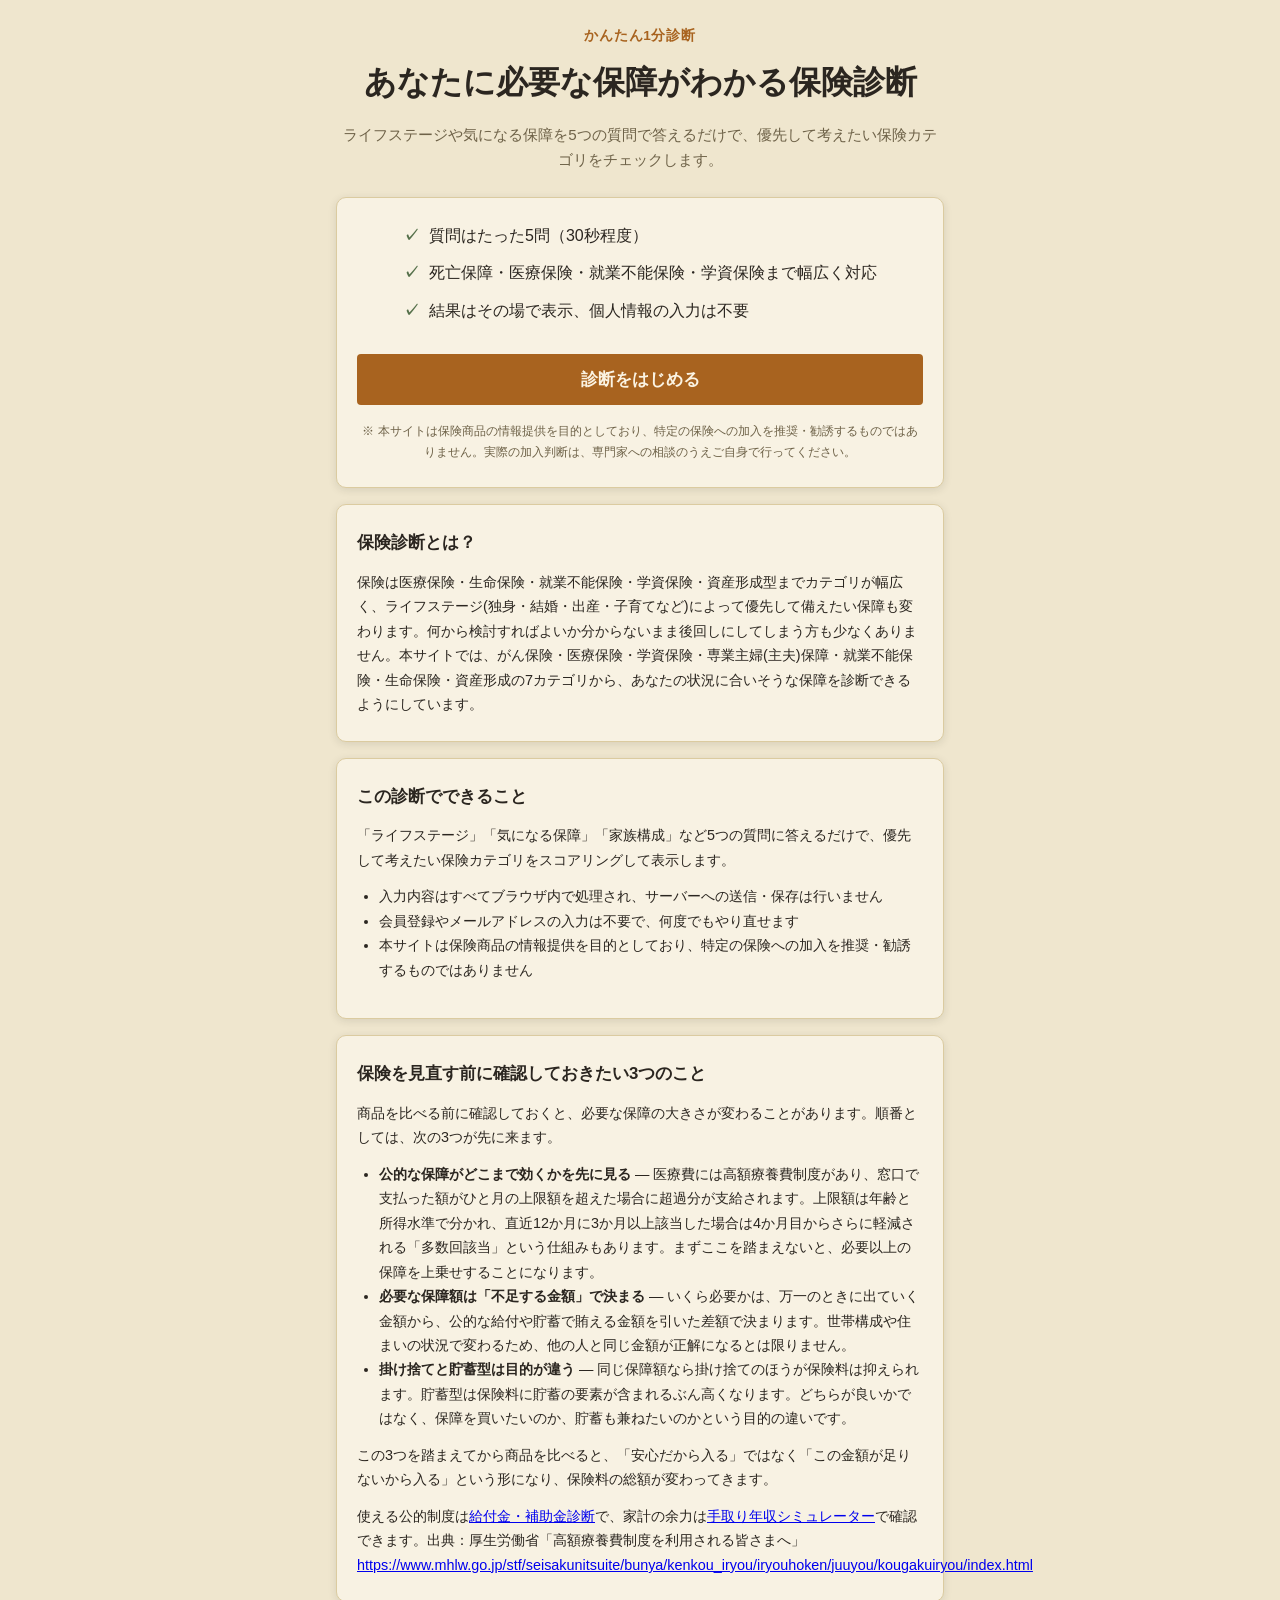
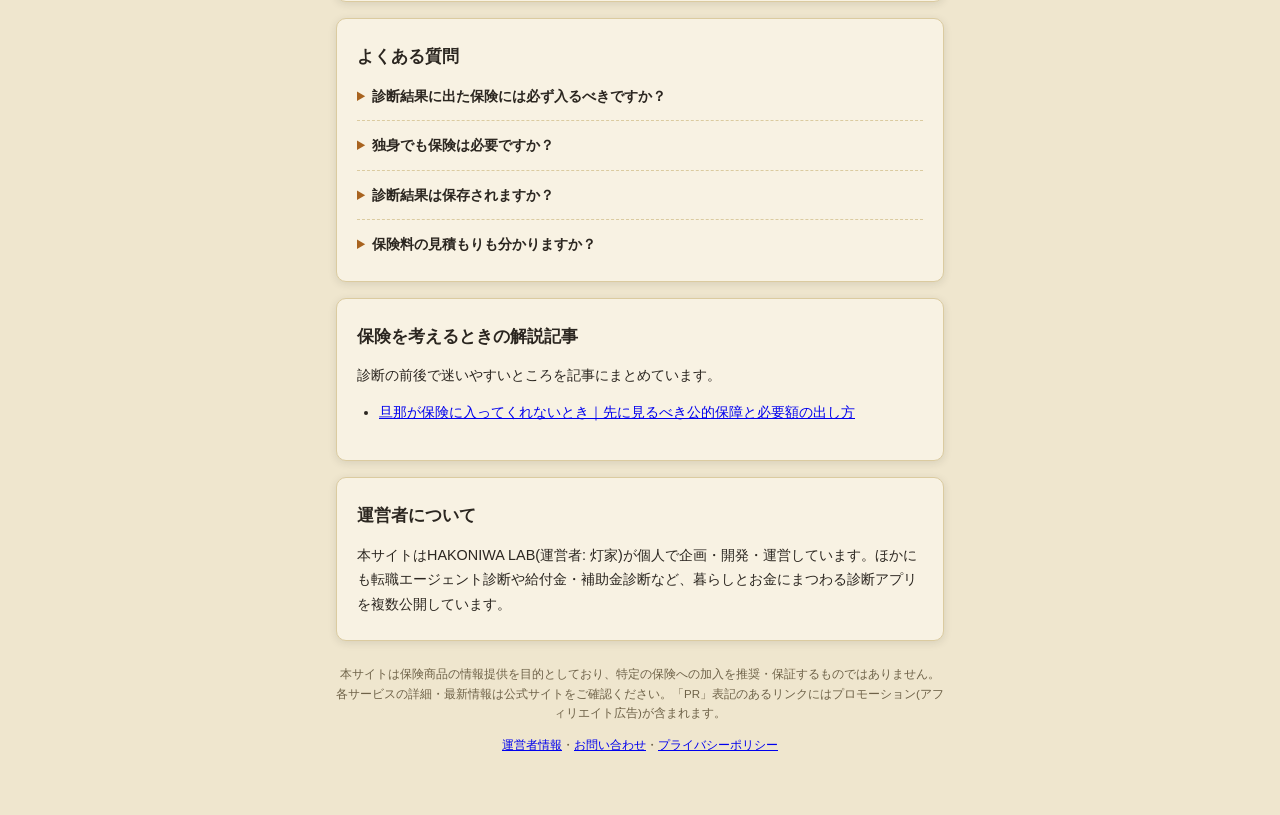
==== index.html @ b3f7523e "メール登録フォーム(Mail Studio)を追加 Co-Authored-By: Claude Opus 5 <noreply@anthropic.com>" ====
<!DOCTYPE html>
<html lang="ja">
<head>
<meta charset="UTF-8">
<meta name="viewport" content="width=device-width, initial-scale=1.0">
<title>保険診断 | あなたに必要な保障がわかる</title>
<meta name="description" content="ライフステージや気になる保障を答えるだけで、あなたに合いそうな保険カテゴリをかんたん診断。">
<script async src="https://pagead2.googlesyndication.com/pagead/js/adsbygoogle.js?client=ca-pub-6465548593525933" crossorigin="anonymous"></script>
<link rel="canonical" href="https://hakoniwalab.com/insurance-checker/">
<link rel="stylesheet" href="css/style.css">
<script type="application/ld+json">{"@context":"https://schema.org","@type":"FAQPage","mainEntity":[{"@type":"Question","name":"診断結果に出た保険には必ず入るべきですか？","acceptedAnswer":{"@type":"Answer","text":"いいえ。診断結果は優先して検討したい保障カテゴリの目安であり、加入を推奨・勧誘するものではありません。実際の加入判断はご自身で、必要に応じて専門家に相談のうえ行ってください。"}},{"@type":"Question","name":"独身でも保険は必要ですか？","acceptedAnswer":{"@type":"Answer","text":"家族への保障よりも、医療保険や就業不能保険など自分自身の生活を守る保障の優先度が高くなる傾向があります。診断ではライフステージに応じてこうした違いも反映しています。"}},{"@type":"Question","name":"診断結果は保存されますか？","acceptedAnswer":{"@type":"Answer","text":"保存されません。診断のたびにその場で計算しており、入力内容や結果を外部に送信・保存する仕組みは持っていません。"}},{"@type":"Question","name":"保険料の見積もりも分かりますか？","acceptedAnswer":{"@type":"Answer","text":"本診断では優先すべき保険カテゴリの提示までを行っており、具体的な保険料の見積もりは含まれません。気になるカテゴリが見つかったら、各保険会社・保険相談窓口で見積もりをご確認ください。"}}]}</script>
</head>
<body>
<div id="app" class="app">

  <header class="app-header">
    <p class="app-header__eyebrow">かんたん1分診断</p>
    <h1 class="app-header__title">あなたに必要な<br class="sp-only">保障がわかる保険診断</h1>
    <p class="app-header__lead">ライフステージや気になる保障を5つの質問で答えるだけで、優先して考えたい保険カテゴリをチェックします。</p>
  </header>

  <main id="main" class="main">

    <!-- intro screen -->
    <section id="screen-intro" class="screen" data-screen="intro">
      <div class="card card--intro">
        <ul class="intro-points">
          <li>質問はたった5問（30秒程度）</li>
          <li>死亡保障・医療保険・就業不能保険・学資保険まで幅広く対応</li>
          <li>結果はその場で表示、個人情報の入力は不要</li>
        </ul>
        <button type="button" class="btn btn--primary btn--large" id="btn-start">診断をはじめる</button>
        <p class="intro-disclaimer">※ 本サイトは保険商品の情報提供を目的としており、特定の保険への加入を推奨・勧誘するものではありません。実際の加入判断は、専門家への相談のうえご自身で行ってください。</p>
      </div>
    </section>

    <!-- quiz screen -->
    <section id="screen-quiz" class="screen" data-screen="quiz" hidden>
      <div class="progress" aria-hidden="true">
        <div class="progress__bar" id="progress-bar"></div>
      </div>
      <p class="progress__label" id="progress-label">質問 1 / 5</p>

      <div class="card card--quiz" id="quiz-card">
        <!-- quiz.js が質問ごとに描画する -->
      </div>

      <div class="quiz-nav">
        <button type="button" class="btn btn--ghost" id="btn-back" hidden>戻る</button>
      </div>
    </section>

    <!-- result screen -->
    <section id="screen-result" class="screen" data-screen="result" hidden>
      <div class="result-summary" id="result-summary"></div>
      <div class="result-list" id="result-list"></div>
      <div id="ad-slot-result-bottom" class="ad-slot" aria-hidden="true"></div>

      <div class="card card--lead" id="lead-card">
        <h2 class="card__title">診断結果をあとで見返したい方へ</h2>
        <p>メールアドレスを登録すると、HAKONIWA LABの新しいツール・更新情報をお届けします。</p>
        <form id="lead-form" class="lead-form" action="https://mail-studio.hakoniwa-labs.workers.dev/f/v6lGNd5ZqjptO-bG2wVIIij1IczI0iWg" method="post" target="popupwindow" onsubmit="window.open('https://mail-studio.hakoniwa-labs.workers.dev/f/v6lGNd5ZqjptO-bG2wVIIij1IczI0iWg', 'popupwindow')">
          <input type="email" name="email" class="lead-form__input" placeholder="メールアドレス" required>
          <button type="submit" class="btn btn--primary">登録する</button>
        </form>
      </div>

      <button type="button" class="btn btn--ghost" id="btn-restart">もう一度診断する</button>
    </section>

  </main>

  <section class="article" aria-labelledby="about-heading">
    <div class="card card--article">
      <h2 id="about-heading">保険診断とは？</h2>
      <p>保険は医療保険・生命保険・就業不能保険・学資保険・資産形成型までカテゴリが幅広く、ライフステージ(独身・結婚・出産・子育てなど)によって優先して備えたい保障も変わります。何から検討すればよいか分からないまま後回しにしてしまう方も少なくありません。本サイトでは、がん保険・医療保険・学資保険・専業主婦(主夫)保障・就業不能保険・生命保険・資産形成の7カテゴリから、あなたの状況に合いそうな保障を診断できるようにしています。</p>
    </div>

    <div class="card card--article">
      <h2>この診断でできること</h2>
      <p>「ライフステージ」「気になる保障」「家族構成」など5つの質問に答えるだけで、優先して考えたい保険カテゴリをスコアリングして表示します。</p>
      <ul>
        <li>入力内容はすべてブラウザ内で処理され、サーバーへの送信・保存は行いません</li>
        <li>会員登録やメールアドレスの入力は不要で、何度でもやり直せます</li>
        <li>本サイトは保険商品の情報提供を目的としており、特定の保険への加入を推奨・勧誘するものではありません</li>
      </ul>
    </div>

    <div class="card card--article">
      <h2>保険を見直す前に確認しておきたい3つのこと</h2>
      <p>商品を比べる前に確認しておくと、必要な保障の大きさが変わることがあります。順番としては、次の3つが先に来ます。</p>
      <ul>
        <li><strong>公的な保障がどこまで効くかを先に見る</strong> — 医療費には高額療養費制度があり、窓口で支払った額がひと月の上限額を超えた場合に超過分が支給されます。上限額は年齢と所得水準で分かれ、直近12か月に3か月以上該当した場合は4か月目からさらに軽減される「多数回該当」という仕組みもあります。まずここを踏まえないと、必要以上の保障を上乗せすることになります。</li>
        <li><strong>必要な保障額は「不足する金額」で決まる</strong> — いくら必要かは、万一のときに出ていく金額から、公的な給付や貯蓄で賄える金額を引いた差額で決まります。世帯構成や住まいの状況で変わるため、他の人と同じ金額が正解になるとは限りません。</li>
        <li><strong>掛け捨てと貯蓄型は目的が違う</strong> — 同じ保障額なら掛け捨てのほうが保険料は抑えられます。貯蓄型は保険料に貯蓄の要素が含まれるぶん高くなります。どちらが良いかではなく、保障を買いたいのか、貯蓄も兼ねたいのかという目的の違いです。</li>
      </ul>
      <p>この3つを踏まえてから商品を比べると、「安心だから入る」ではなく「この金額が足りないから入る」という形になり、保険料の総額が変わってきます。</p>
      <p>使える公的制度は<a href="../subsidy-checker/">給付金・補助金診断</a>で、家計の余力は<a href="../takehome-calculator/">手取り年収シミュレーター</a>で確認できます。出典：厚生労働省「高額療養費制度を利用される皆さまへ」<a href="https://www.mhlw.go.jp/stf/seisakunitsuite/bunya/kenkou_iryou/iryouhoken/juuyou/kougakuiryou/index.html" target="_blank" rel="noopener">https://www.mhlw.go.jp/stf/seisakunitsuite/bunya/kenkou_iryou/iryouhoken/juuyou/kougakuiryou/index.html</a></p>
    </div>

    <div class="card card--article">
      <h2>よくある質問</h2>
      <details class="faq-item">
        <summary>診断結果に出た保険には必ず入るべきですか？</summary>
        <p>いいえ。診断結果は優先して検討したい保障カテゴリの目安であり、加入を推奨・勧誘するものではありません。実際の加入判断はご自身で、必要に応じて専門家に相談のうえ行ってください。</p>
      </details>
      <details class="faq-item">
        <summary>独身でも保険は必要ですか？</summary>
        <p>家族への保障よりも、医療保険や就業不能保険など自分自身の生活を守る保障の優先度が高くなる傾向があります。診断ではライフステージに応じてこうした違いも反映しています。</p>
      </details>
      <details class="faq-item">
        <summary>診断結果は保存されますか？</summary>
        <p>保存されません。診断のたびにその場で計算しており、入力内容や結果を外部に送信・保存する仕組みは持っていません。</p>
      </details>
      <details class="faq-item">
        <summary>保険料の見積もりも分かりますか？</summary>
        <p>本診断では優先すべき保険カテゴリの提示までを行っており、具体的な保険料の見積もりは含まれません。気になるカテゴリが見つかったら、各保険会社・保険相談窓口で見積もりをご確認ください。</p>
      </details>
    </div>

    <div class="card card--article">
      <h2>保険を考えるときの解説記事</h2>
      <p>診断の前後で迷いやすいところを記事にまとめています。</p>
      <ul>
        <li><a href="guide/danna-hoken-hairanai/">旦那が保険に入ってくれないとき｜先に見るべき公的保障と必要額の出し方</a></li>
      </ul>
    </div>

    <div class="card card--article">
      <h2>運営者について</h2>
      <p>本サイトはHAKONIWA LAB(運営者: 灯家)が個人で企画・開発・運営しています。ほかにも転職エージェント診断や給付金・補助金診断など、暮らしとお金にまつわる診断アプリを複数公開しています。</p>
    </div>
  </section>

  <footer class="app-footer">
    <p>本サイトは保険商品の情報提供を目的としており、特定の保険への加入を推奨・保証するものではありません。各サービスの詳細・最新情報は公式サイトをご確認ください。「PR」表記のあるリンクにはプロモーション(アフィリエイト広告)が含まれます。</p>
    <p><a href="../about.html">運営者情報</a>・<a href="../contact.html">お問い合わせ</a>・<a href="../privacy.html">プライバシーポリシー</a></p>
  </footer>

</div>

<script src="js/data.js"></script>
<script src="js/match.js"></script>
<script src="js/render.js"></script>
<script src="js/quiz.js"></script>
</body>
</html>
---- css/style.css ----
:root {
  --color-bg: #efe6ce;
  --color-surface: #f8f2e3;
  --color-border: #dbcba0;
  --color-text: #2b2620;
  --color-text-muted: #6e6248;
  --color-primary: #a8631f;
  --color-primary-hover: #8b5119;
  --color-primary-contrast: #fbf3e2;
  --color-accent: #55704a;
  --color-badge-bg: #e4d6ae;
  --color-badge-text: #6e4a1e;
  --color-warn-bg: #efd3c0;
  --color-warn-text: #8a4322;
  --radius-sm: 4px;
  --radius-md: 6px;
  --radius-lg: 10px;
  --shadow-card: 0 2px 8px rgba(43, 38, 32, 0.12);
  --max-width: 640px;
}

@media (prefers-color-scheme: dark) {
  :root {
    --color-bg: #211f1a;
    --color-surface: #2c2a22;
    --color-border: #423e30;
    --color-text: #f1e9d8;
    --color-text-muted: #b3a585;
    --color-primary: #e3a23b;
    --color-primary-hover: #edb259;
    --color-primary-contrast: #241c0d;
    --color-accent: #8fae7d;
    --color-badge-bg: #3a3626;
    --color-badge-text: #e3a23b;
    --color-warn-bg: #3d2a1d;
    --color-warn-text: #e0a876;
    --shadow-card: 0 2px 14px rgba(0, 0, 0, 0.5);
  }
}

* { box-sizing: border-box; }

[hidden] { display: none !important; }

html, body {
  margin: 0;
  padding: 0;
  background: var(--color-bg);
  color: var(--color-text);
  font-family: "Hiragino Sans", "Hiragino Kaku Gothic ProN", Meiryo, "Yu Gothic", sans-serif;
  line-height: 1.7;
  -webkit-text-size-adjust: 100%;
}

.app {
  max-width: var(--max-width);
  margin: 0 auto;
  padding: 24px 16px 48px;
}

.app-header {
  text-align: center;
  margin-bottom: 24px;
}

.app-header__eyebrow {
  color: var(--color-primary);
  font-weight: 700;
  font-size: 0.85rem;
  letter-spacing: 0.05em;
  margin: 0 0 8px;
}

.app-header__title {
  font-size: 1.6rem;
  font-weight: 800;
  margin: 0 0 12px;
}

.app-header__lead {
  color: var(--color-text-muted);
  font-size: 0.95rem;
  margin: 0;
}

.main { display: block; }

.card {
  background: var(--color-surface);
  border: 1px solid var(--color-border);
  border-radius: var(--radius-lg);
  box-shadow: var(--shadow-card);
  padding: 24px 20px;
  margin-bottom: 16px;
}

.card--intro { text-align: center; }

.intro-points {
  list-style: none;
  padding: 0;
  margin: 0 0 20px;
  text-align: left;
  display: inline-block;
}

.intro-points li {
  position: relative;
  padding-left: 26px;
  margin-bottom: 10px;
  color: var(--color-text);
}

.intro-points li::before {
  content: "✓";
  position: absolute;
  left: 0;
  color: var(--color-accent);
  font-weight: 700;
}

.intro-disclaimer {
  font-size: 0.78rem;
  color: var(--color-text-muted);
  margin: 16px 0 0;
}

.btn {
  display: inline-block;
  border: none;
  border-radius: var(--radius-sm);
  font-size: 0.95rem;
  font-weight: 700;
  padding: 12px 20px;
  cursor: pointer;
  text-align: center;
  transition: background-color 0.15s ease, opacity 0.15s ease;
}

.btn--primary {
  background: var(--color-primary);
  color: var(--color-primary-contrast);
}
.btn--primary:hover { background: var(--color-primary-hover); }
.btn--primary:disabled { opacity: 0.5; cursor: not-allowed; }

.btn--ghost {
  background: transparent;
  color: var(--color-text-muted);
  border: 1px solid var(--color-border);
}
.btn--ghost:hover { color: var(--color-text); border-color: var(--color-text-muted); }

.btn--large { width: 100%; padding: 14px 20px; font-size: 1.05rem; }
.btn--skip { margin-left: auto; }

.progress {
  height: 6px;
  background: var(--color-border);
  border-radius: 999px;
  overflow: hidden;
  margin-bottom: 8px;
}

.progress__bar {
  height: 100%;
  width: 0%;
  background: var(--color-primary);
  transition: width 0.25s ease;
}

.progress__label {
  font-size: 0.78rem;
  color: var(--color-text-muted);
  margin: 0 0 16px;
  text-align: right;
}

.card--quiz { min-height: 220px; }

.quiz-question {
  font-size: 1.1rem;
  font-weight: 700;
  margin: 0 0 6px;
}

.quiz-question__note {
  font-size: 0.82rem;
  color: var(--color-text-muted);
  margin: 0 0 18px;
}

.quiz-options {
  display: grid;
  gap: 10px;
}

.quiz-option {
  display: block;
  width: 100%;
  text-align: left;
  padding: 14px 16px;
  background: var(--color-bg);
  border: 1.5px solid var(--color-border);
  border-radius: var(--radius-sm);
  color: var(--color-text);
  font-size: 0.95rem;
  cursor: pointer;
  transition: border-color 0.15s ease, background-color 0.15s ease;
}

.quiz-option:hover {
  border-color: var(--color-primary);
}

.quiz-option.is-selected {
  border-color: var(--color-primary);
  background: var(--color-badge-bg);
  font-weight: 700;
}

.quiz-select {
  width: 100%;
  padding: 12px 14px;
  border: 1.5px solid var(--color-border);
  border-radius: var(--radius-sm);
  background: var(--color-bg);
  color: var(--color-text);
  font-size: 0.95rem;
}

.quiz-nav {
  display: flex;
  align-items: center;
  gap: 10px;
}

.result-summary {
  text-align: center;
  margin-bottom: 20px;
}

.result-summary__count {
  font-size: 1.3rem;
  font-weight: 800;
  margin: 0 0 4px;
}

.result-summary__note {
  font-size: 0.82rem;
  color: var(--color-text-muted);
  margin: 0;
}

.result-list {
  display: grid;
  gap: 14px;
  margin-bottom: 20px;
}

.result-card {
  background: var(--color-surface);
  border: 1px solid var(--color-border);
  border-radius: var(--radius-md);
  box-shadow: var(--shadow-card);
  padding: 18px 18px 16px;
}

.result-card__badges {
  display: flex;
  flex-wrap: wrap;
  gap: 6px;
  margin-bottom: 10px;
}

.badge {
  display: inline-block;
  font-size: 0.72rem;
  font-weight: 700;
  padding: 3px 10px;
  border-radius: 999px;
  background: var(--color-badge-bg);
  color: var(--color-badge-text);
}

.badge--accent {
  background: var(--color-primary);
  color: var(--color-primary-contrast);
}

.badge--warn {
  background: var(--color-warn-bg);
  color: var(--color-warn-text);
}

.result-card__name {
  font-size: 1.05rem;
  font-weight: 800;
  margin: 0 0 6px;
}

.result-card__benefit {
  color: var(--color-accent);
  font-weight: 700;
  margin: 0 0 4px;
}

.result-card__org {
  font-size: 0.8rem;
  color: var(--color-text-muted);
  margin: 0 0 12px;
}

.result-card__summary {
  font-size: 0.88rem;
  margin: 0 0 10px;
}

.result-card__conditions {
  font-size: 0.82rem;
  color: var(--color-text-muted);
  margin: 0 0 14px;
}

.result-card__actions {
  display: flex;
  flex-wrap: wrap;
  gap: 8px;
}

.result-card__link {
  display: inline-block;
  font-size: 0.85rem;
  font-weight: 700;
  color: var(--color-primary);
  text-decoration: none;
  padding: 8px 14px;
  border: 1.5px solid var(--color-primary);
  border-radius: var(--radius-sm);
}

.result-card__link:hover { background: var(--color-badge-bg); }

.result-card__link--offer {
  color: var(--color-accent);
  border-color: var(--color-accent);
  display: inline-flex;
  align-items: center;
  gap: 6px;
}

.badge--pr {
  background: var(--color-accent);
  color: var(--color-primary-contrast);
  font-size: 0.62rem;
  padding: 2px 6px;
}

.result-empty {
  text-align: center;
  color: var(--color-text-muted);
  padding: 24px 12px;
}

.ad-slot {
  min-height: 90px;
  border: 1px dashed var(--color-border);
  border-radius: var(--radius-sm);
  display: flex;
  align-items: center;
  justify-content: center;
  color: var(--color-text-muted);
  font-size: 0.75rem;
  margin-bottom: 20px;
}

.card--lead { text-align: center; }
.card__title { font-size: 1rem; margin: 0 0 8px; }

.lead-form {
  display: flex;
  gap: 8px;
  margin-top: 14px;
}

.lead-form__input {
  flex: 1;
  padding: 10px 12px;
  border: 1.5px solid var(--color-border);
  border-radius: var(--radius-sm);
  background: var(--color-bg);
  color: var(--color-text);
}

.app-footer {
  margin-top: 24px;
  text-align: center;
  font-size: 0.72rem;
  color: var(--color-text-muted);
}

.sp-only { display: inline; }

@media (min-width: 640px) {
  .app-header__title { font-size: 2rem; }
  .sp-only { display: none; }
}

.result-card__platforms {
  font-size: 0.8rem;
  color: var(--color-text-muted);
  margin: 0 0 14px;
}

.cross-link-banner {
  display: block;
  margin-top: 12px;
  padding: 10px 14px;
  background: var(--color-badge-bg);
  border-radius: var(--radius-sm);
  font-size: 0.82rem;
  color: var(--color-badge-text);
  text-decoration: none;
  font-weight: 700;
}

.cross-link-banner:hover { opacity: 0.85; }

/* --- 解説記事セクション --- */

.card--article h2 {
  font-size: 1.05rem;
  margin: 0 0 12px;
}
.card--article p {
  font-size: 0.9rem;
  margin: 0 0 12px;
}
.card--article p:last-child { margin-bottom: 0; }
.card--article ul {
  font-size: 0.9rem;
  margin: 0 0 12px;
  padding-left: 22px;
}

.faq-item {
  border-bottom: 1px dashed var(--color-border);
  padding: 12px 0;
}
.faq-item:first-of-type { padding-top: 0; }
.faq-item:last-child { border-bottom: none; padding-bottom: 0; }
.faq-item summary {
  cursor: pointer;
  font-weight: 700;
  font-size: 0.9rem;
  list-style: revert;
}
.faq-item summary::marker { color: var(--color-primary); }
.faq-item p {
  margin: 8px 0 0;
  font-size: 0.85rem;
  color: var(--color-text-muted);
}
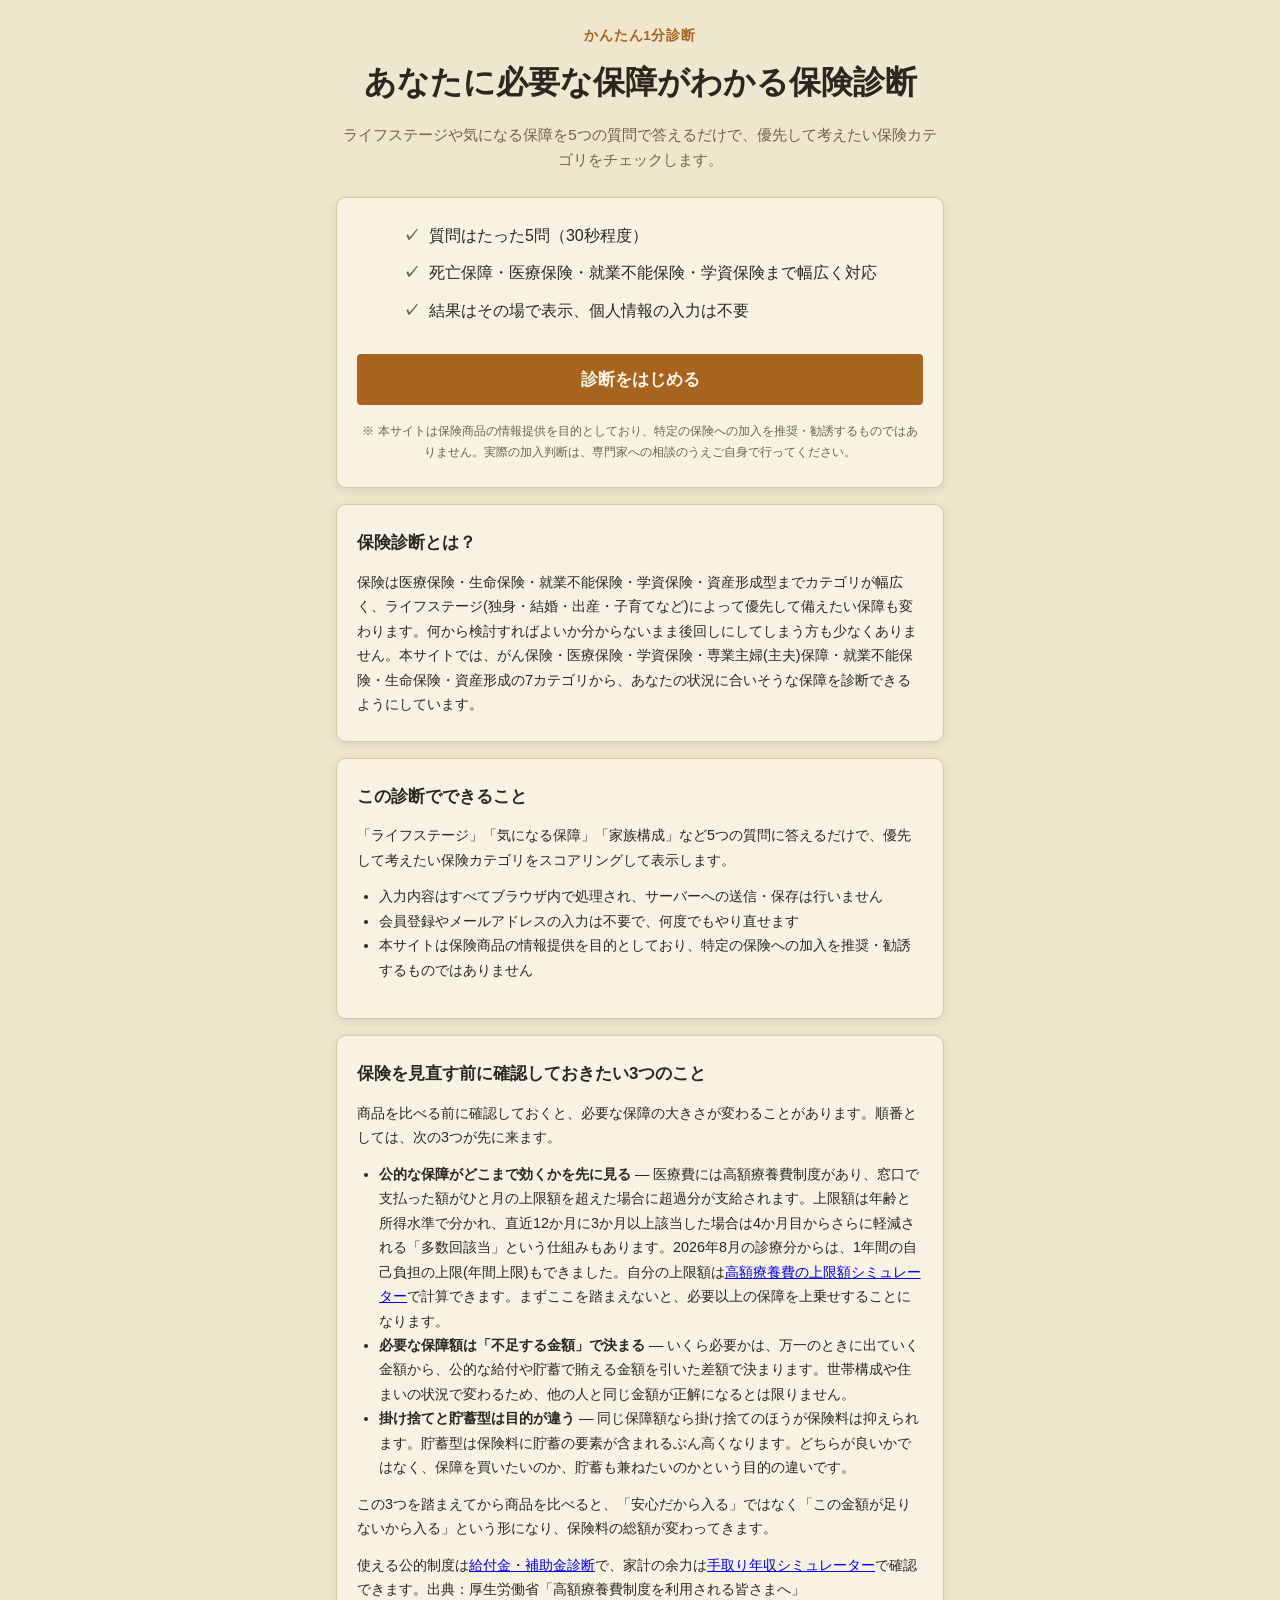
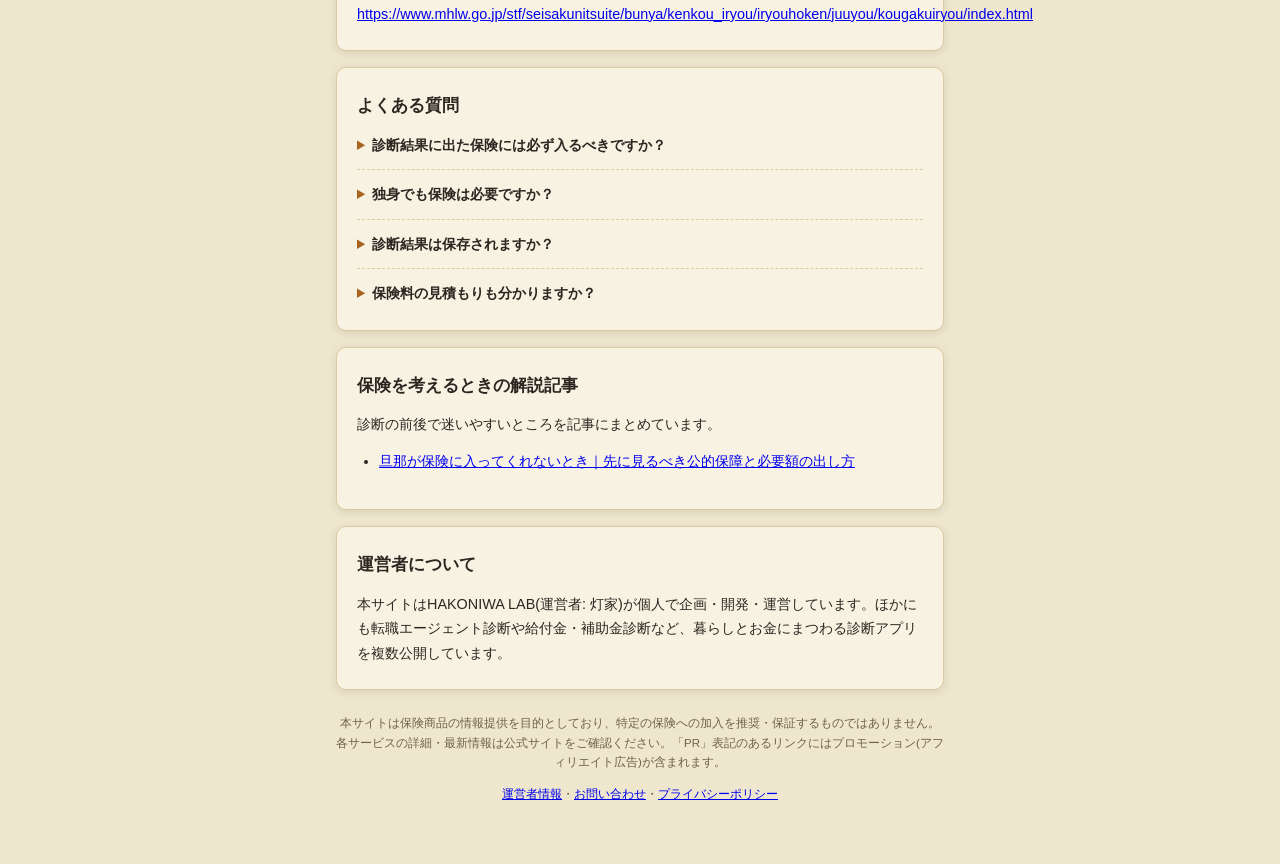
==== commit 4184d212: "高額療養費の上限額シミュレーターへの導線と2026年8月の改正を追記 Co-Authored-By: Claude Opus 5.5 <noreply@anthropic.com>" ====
--- a/index.html
+++ b/index.html
@@ -3,6 +3,14 @@
 <head>
 <meta charset="UTF-8">
 <meta name="viewport" content="width=device-width, initial-scale=1.0">
+<!-- Google tag (gtag.js) -->
+<script async src="https://www.googletagmanager.com/gtag/js?id=G-WTBHV5QYG3"></script>
+<script>
+  window.dataLayer = window.dataLayer || [];
+  function gtag(){dataLayer.push(arguments);}
+  gtag('js', new Date());
+  gtag('config', 'G-WTBHV5QYG3');
+</script>
 <title>保険診断 | あなたに必要な保障がわかる</title>
 <meta name="description" content="ライフステージや気になる保障を答えるだけで、あなたに合いそうな保険カテゴリをかんたん診断。">
 <script async src="https://pagead2.googlesyndication.com/pagead/js/adsbygoogle.js?client=ca-pub-6465548593525933" crossorigin="anonymous"></script>
@@ -55,6 +63,20 @@
       <div class="result-summary" id="result-summary"></div>
       <div class="result-list" id="result-list"></div>
       <div id="ad-slot-result-bottom" class="ad-slot" aria-hidden="true"></div>
+      <div class="card card--books" data-books-card>
+        <h2 class="card__title">関連する本</h2>
+        <p class="books__lead">保障を整えたあと、資産形成も考えたい方へ。運営者が書いた本です。</p>
+        <ul class="books__list">
+          <li class="books__item">
+            <a href="https://www.amazon.co.jp/dp/B0H7M818R7" target="_blank" rel="noopener">
+              <span class="books__title">ずっと投資を後回しにしてきた、あなたへ。</span>
+              <span class="books__note">神泉悠斗／新NISA・インデックス投資・口座開設まで、迷わない5つのステップ。</span>
+            </a>
+          </li>
+        </ul>
+        <p class="books__ku">Kindle Unlimited の対象です（会員なら追加料金はかかりません）。</p>
+      </div>
+
 
       <div class="card card--lead" id="lead-card">
         <h2 class="card__title">診断結果をあとで見返したい方へ</h2>
@@ -90,7 +112,7 @@
       <h2>保険を見直す前に確認しておきたい3つのこと</h2>
       <p>商品を比べる前に確認しておくと、必要な保障の大きさが変わることがあります。順番としては、次の3つが先に来ます。</p>
       <ul>
-        <li><strong>公的な保障がどこまで効くかを先に見る</strong> — 医療費には高額療養費制度があり、窓口で支払った額がひと月の上限額を超えた場合に超過分が支給されます。上限額は年齢と所得水準で分かれ、直近12か月に3か月以上該当した場合は4か月目からさらに軽減される「多数回該当」という仕組みもあります。まずここを踏まえないと、必要以上の保障を上乗せすることになります。</li>
+        <li><strong>公的な保障がどこまで効くかを先に見る</strong> — 医療費には高額療養費制度があり、窓口で支払った額がひと月の上限額を超えた場合に超過分が支給されます。上限額は年齢と所得水準で分かれ、直近12か月に3か月以上該当した場合は4か月目からさらに軽減される「多数回該当」という仕組みもあります。2026年8月の診療分からは、1年間の自己負担の上限(年間上限)もできました。自分の上限額は<a href="../subsidy-checker/guide/kogaku-ryoyohi-jogen/">高額療養費の上限額シミュレーター</a>で計算できます。まずここを踏まえないと、必要以上の保障を上乗せすることになります。</li>
         <li><strong>必要な保障額は「不足する金額」で決まる</strong> — いくら必要かは、万一のときに出ていく金額から、公的な給付や貯蓄で賄える金額を引いた差額で決まります。世帯構成や住まいの状況で変わるため、他の人と同じ金額が正解になるとは限りません。</li>
         <li><strong>掛け捨てと貯蓄型は目的が違う</strong> — 同じ保障額なら掛け捨てのほうが保険料は抑えられます。貯蓄型は保険料に貯蓄の要素が含まれるぶん高くなります。どちらが良いかではなく、保障を買いたいのか、貯蓄も兼ねたいのかという目的の違いです。</li>
       </ul>
--- a/css/style.css
+++ b/css/style.css
@@ -461,3 +461,25 @@
   font-size: 0.85rem;
   color: var(--color-text-muted);
 }
+
+/* --- 関連する本カード --- */
+.card--books .books__lead {
+  font-size: 0.9rem;
+  color: var(--color-text-muted);
+  margin: 0 0 12px;
+}
+.books__list { list-style: none; margin: 0; padding: 0; display: grid; gap: 10px; }
+.books__item a {
+  display: block;
+  padding: 12px 14px;
+  border: 1px solid var(--color-border);
+  border-radius: 8px;
+  background: var(--color-bg);
+  color: inherit;
+  text-decoration: none;
+}
+.books__item a:hover,
+.books__item a:focus-visible { border-color: var(--color-primary); }
+.books__title { display: block; font-weight: 600; font-size: 0.95rem; line-height: 1.5; }
+.books__note { display: block; font-size: 0.8rem; color: var(--color-text-muted); margin-top: 4px; }
+.books__ku { font-size: 0.8rem; color: var(--color-text-muted); margin: 10px 0 0; }
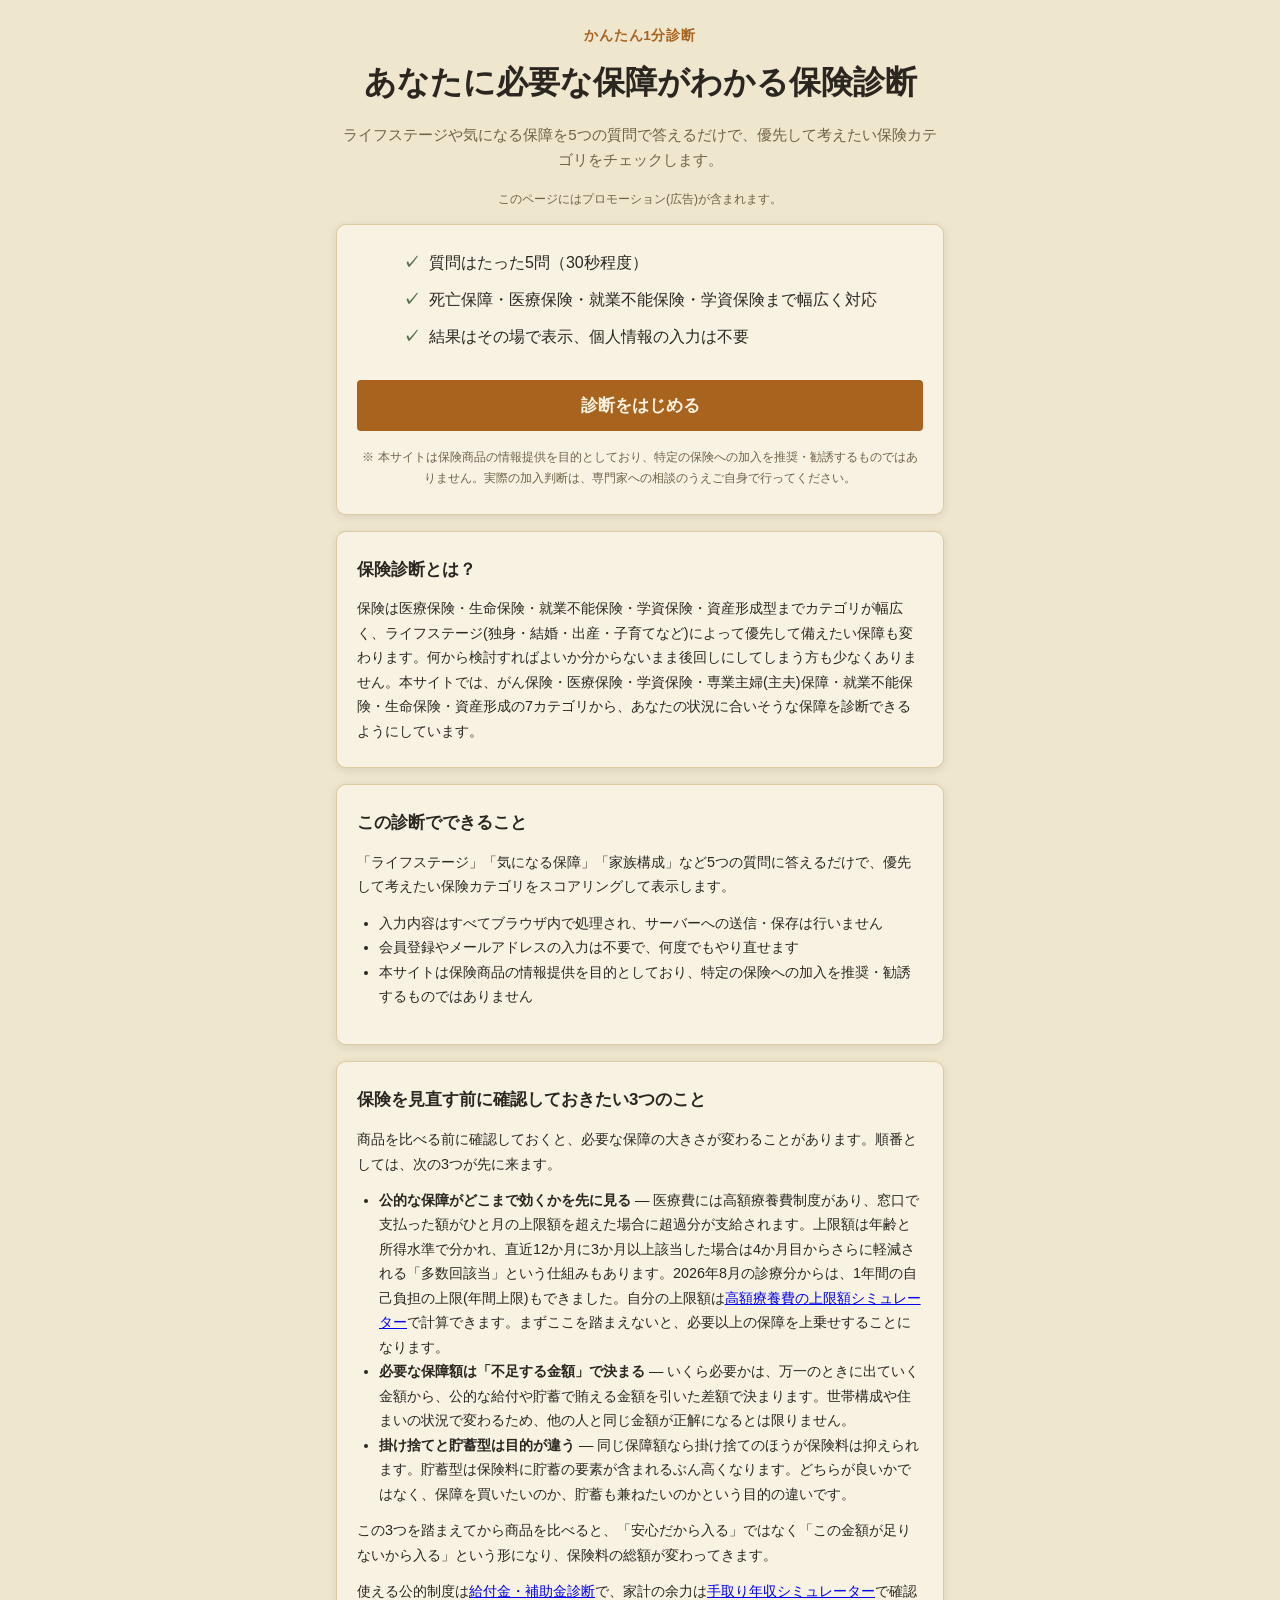
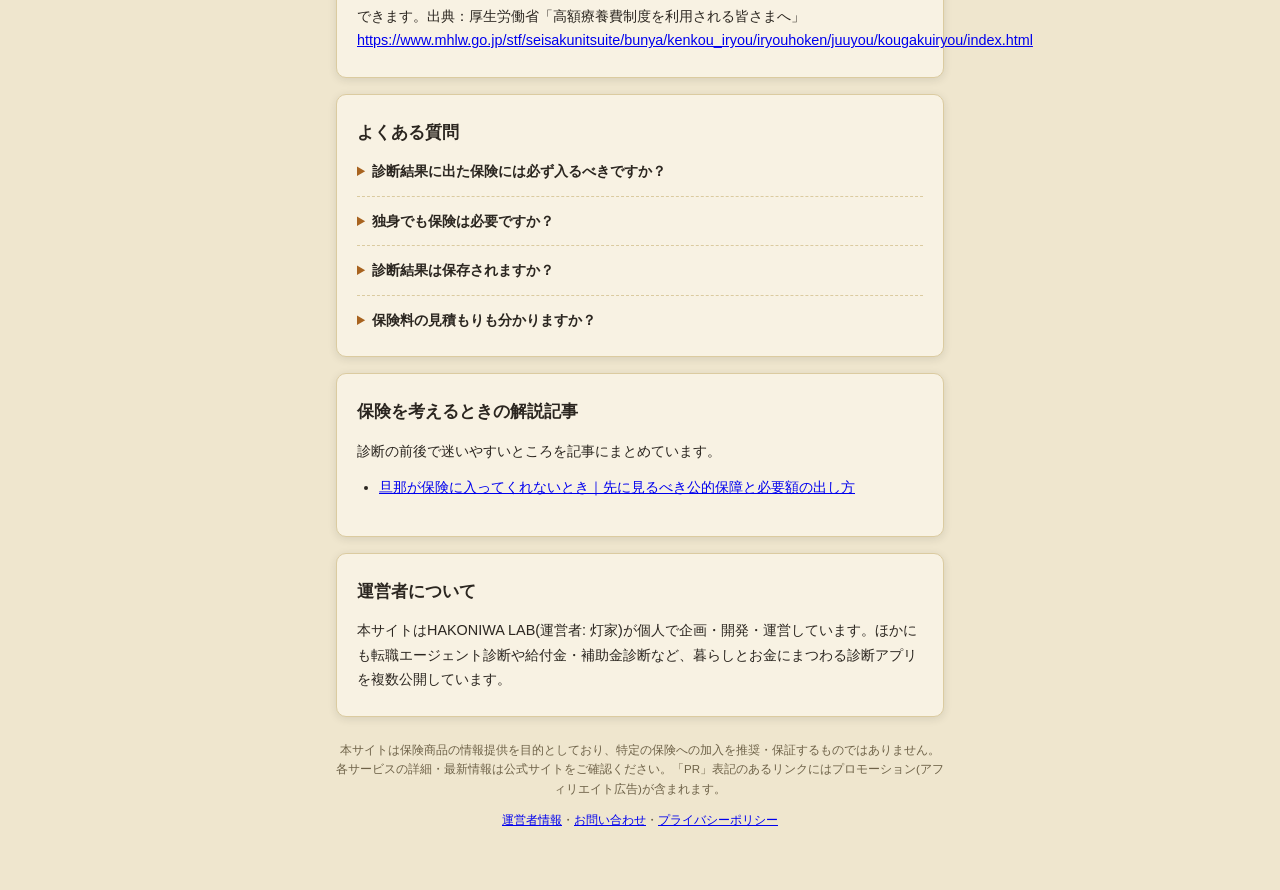
==== commit b6140ada: "広告のあるページの冒頭にPR表記を追加(A8のファーストビュー表示の要件) Co-Authored-By: Claude Opus 5.5 <noreply@anthropic.com>" ====
--- a/index.html
+++ b/index.html
@@ -26,6 +26,7 @@
     <h1 class="app-header__title">あなたに必要な<br class="sp-only">保障がわかる保険診断</h1>
     <p class="app-header__lead">ライフステージや気になる保障を5つの質問で答えるだけで、優先して考えたい保険カテゴリをチェックします。</p>
   </header>
+  <p class="pr-note">このページにはプロモーション(広告)が含まれます。</p>
 
   <main id="main" class="main">
 
--- a/css/style.css
+++ b/css/style.css
@@ -483,3 +483,7 @@
 .books__title { display: block; font-weight: 600; font-size: 0.95rem; line-height: 1.5; }
 .books__note { display: block; font-size: 0.8rem; color: var(--color-text-muted); margin-top: 4px; }
 .books__ku { font-size: 0.8rem; color: var(--color-text-muted); margin: 10px 0 0; }
+
+/* 広告のあるページの冒頭に出す PR 表記(A8 はファーストビューでの広告表示を求めている。birthday-fortune・houyou-calendar と同じ形) */
+.pr-note { font-size: 0.75rem; color: var(--color-text-muted); margin: -8px 0 14px; }
+.app-header + .pr-note { text-align: center; }
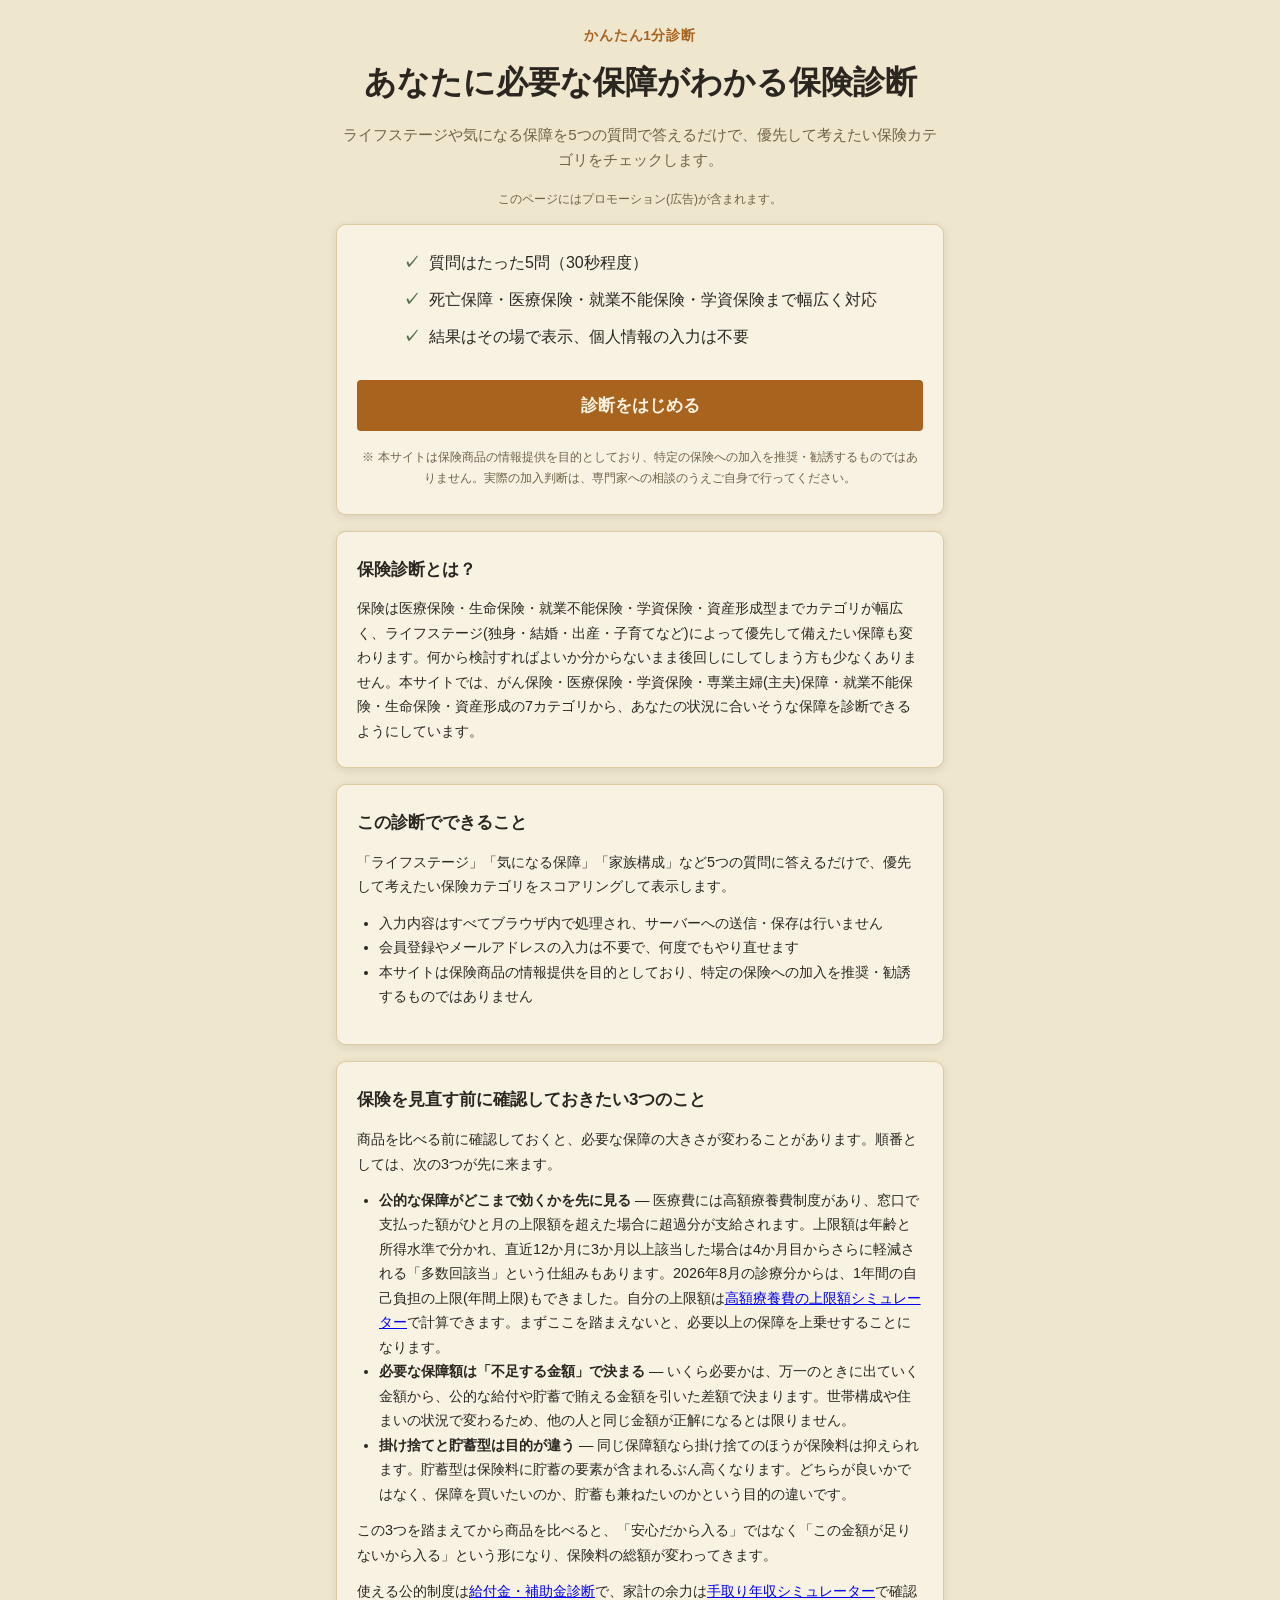
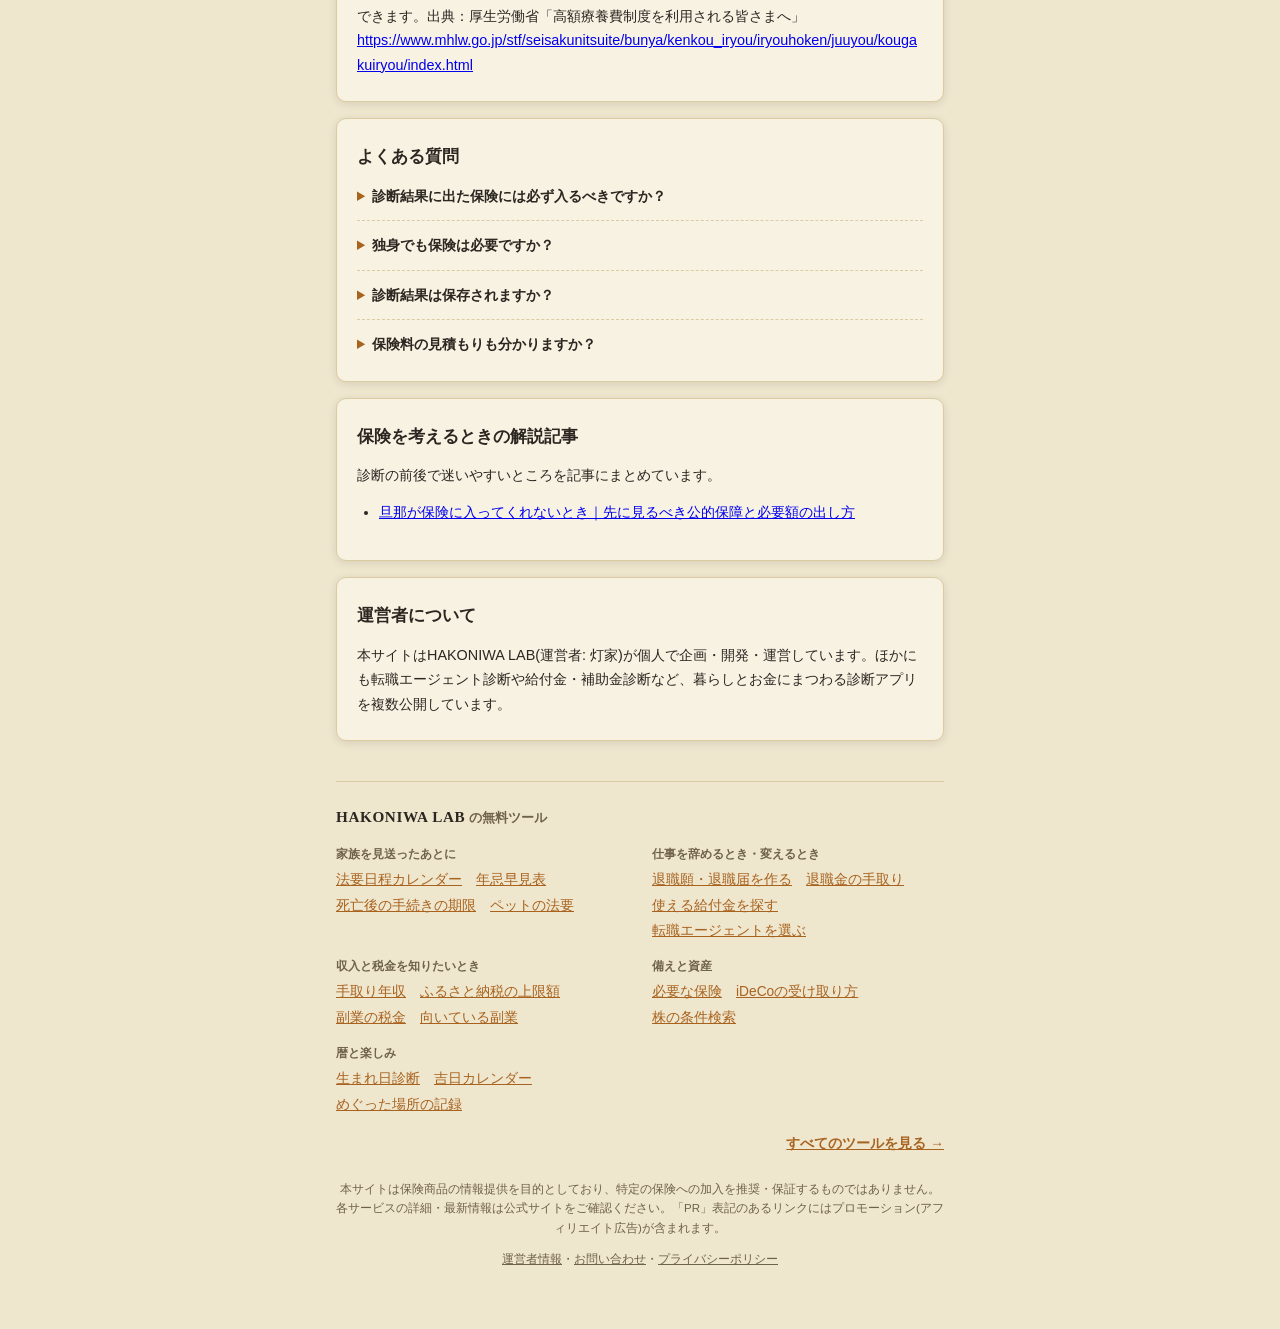
==== commit 8ffd97bd: "全ページにHAKONIWA LABのツール一覧とパンくずの入口を追加 286ページ中、サイトのトップへ戻れるのが9ページだけで、 記事から入った人がほかのツールに気づけなかったため。 - 本文の下(フ" ====
--- a/index.html
+++ b/index.html
@@ -155,6 +155,73 @@
     </div>
   </section>
 
+  <!-- site-nav:start -->
+  <style>
+  .site-nav { margin: 40px 0 0; padding: 22px 0 0; border-top: 1px solid var(--color-border, var(--line, #dbcba0)); color: var(--color-text, var(--ink, #2b2620)); text-align: left; }
+  .site-nav__title { margin: 0 0 14px; font-size: 0.82rem; font-weight: 700; color: var(--color-text-muted, var(--muted, #6e6248)); }
+  .site-nav__title a { font-family: Georgia, "Times New Roman", serif; font-size: 0.95rem; letter-spacing: 0.04em; color: var(--color-text, var(--ink, #2b2620)); text-decoration: none; }
+  .site-nav__groups { display: grid; gap: 14px 24px; }
+  @media (min-width: 560px) { .site-nav__groups { grid-template-columns: 1fr 1fr; } }
+  .site-nav__label { margin: 0 0 4px; font-size: 0.74rem; font-weight: 700; color: var(--color-text-muted, var(--muted, #6e6248)); }
+  .site-nav__links { display: flex; flex-wrap: wrap; gap: 2px 14px; margin: 0; padding: 0; list-style: none; font-size: 0.86rem; line-height: 1.7; }
+  .site-nav__links li { margin: 0; padding: 0; }
+  .site-nav__links li::before { content: none; }
+  .site-nav__links a { color: var(--color-primary, var(--navy, #a8631f)); }
+  .site-nav__all { margin: 16px 0 0; font-size: 0.86rem; text-align: right; }
+  .site-nav__all a { color: var(--color-primary, var(--navy, #a8631f)); font-weight: 700; }
+  .app-footer a { color: var(--color-text-muted, var(--muted, #6e6248)); }
+  </style>
+  <nav class="site-nav" aria-label="HAKONIWA LABのツール">
+    <p class="site-nav__title"><a href="../">HAKONIWA LAB</a> の無料ツール</p>
+    <div class="site-nav__groups">
+      <div>
+        <p class="site-nav__label">家族を見送ったあとに</p>
+        <ul class="site-nav__links">
+          <li><a href="../houyou-calendar/">法要日程カレンダー</a></li>
+          <li><a href="../houyou-calendar/hayami/">年忌早見表</a></li>
+          <li><a href="../houyou-calendar/tetsuzuki/">死亡後の手続きの期限</a></li>
+          <li><a href="../houyou-calendar/pet/">ペットの法要</a></li>
+        </ul>
+      </div>
+      <div>
+        <p class="site-nav__label">仕事を辞めるとき・変えるとき</p>
+        <ul class="site-nav__links">
+          <li><a href="../resignation-letter-generator/">退職願・退職届を作る</a></li>
+          <li><a href="../retirement-simulator/">退職金の手取り</a></li>
+          <li><a href="../subsidy-checker/">使える給付金を探す</a></li>
+          <li><a href="../career-checker/">転職エージェントを選ぶ</a></li>
+        </ul>
+      </div>
+      <div>
+        <p class="site-nav__label">収入と税金を知りたいとき</p>
+        <ul class="site-nav__links">
+          <li><a href="../takehome-calculator/">手取り年収</a></li>
+          <li><a href="../furusato-simulator/">ふるさと納税の上限額</a></li>
+          <li><a href="../sidejob-tax-simulator/">副業の税金</a></li>
+          <li><a href="../sidejob-checker/">向いている副業</a></li>
+        </ul>
+      </div>
+      <div>
+        <p class="site-nav__label">備えと資産</p>
+        <ul class="site-nav__links">
+          <li><a href="../insurance-checker/">必要な保険</a></li>
+          <li><a href="../retirement-simulator/ideco/">iDeCoの受け取り方</a></li>
+          <li><a href="../stock-screener/">株の条件検索</a></li>
+        </ul>
+      </div>
+      <div>
+        <p class="site-nav__label">暦と楽しみ</p>
+        <ul class="site-nav__links">
+          <li><a href="../birthday-fortune/">生まれ日診断</a></li>
+          <li><a href="../birthday-fortune/calendar/">吉日カレンダー</a></li>
+          <li><a href="../meguri-log/">めぐった場所の記録</a></li>
+        </ul>
+      </div>
+    </div>
+    <p class="site-nav__all"><a href="../">すべてのツールを見る →</a></p>
+  </nav>
+  <!-- site-nav:end -->
+
   <footer class="app-footer">
     <p>本サイトは保険商品の情報提供を目的としており、特定の保険への加入を推奨・保証するものではありません。各サービスの詳細・最新情報は公式サイトをご確認ください。「PR」表記のあるリンクにはプロモーション(アフィリエイト広告)が含まれます。</p>
     <p><a href="../about.html">運営者情報</a>・<a href="../contact.html">お問い合わせ</a>・<a href="../privacy.html">プライバシーポリシー</a></p>
--- a/css/style.css
+++ b/css/style.css
@@ -487,3 +487,6 @@
 /* 広告のあるページの冒頭に出す PR 表記(A8 はファーストビューでの広告表示を求めている。birthday-fortune・houyou-calendar と同じ形) */
 .pr-note { font-size: 0.75rem; color: var(--color-text-muted); margin: -8px 0 14px; }
 .app-header + .pr-note { text-align: center; }
+
+/* 出典などの長いURLがスマホで横にはみ出さないように折り返す(class の無い文字のリンクだけ。広告ボタンには効かせない) */
+.card--article a:not([class]) { overflow-wrap: anywhere; }
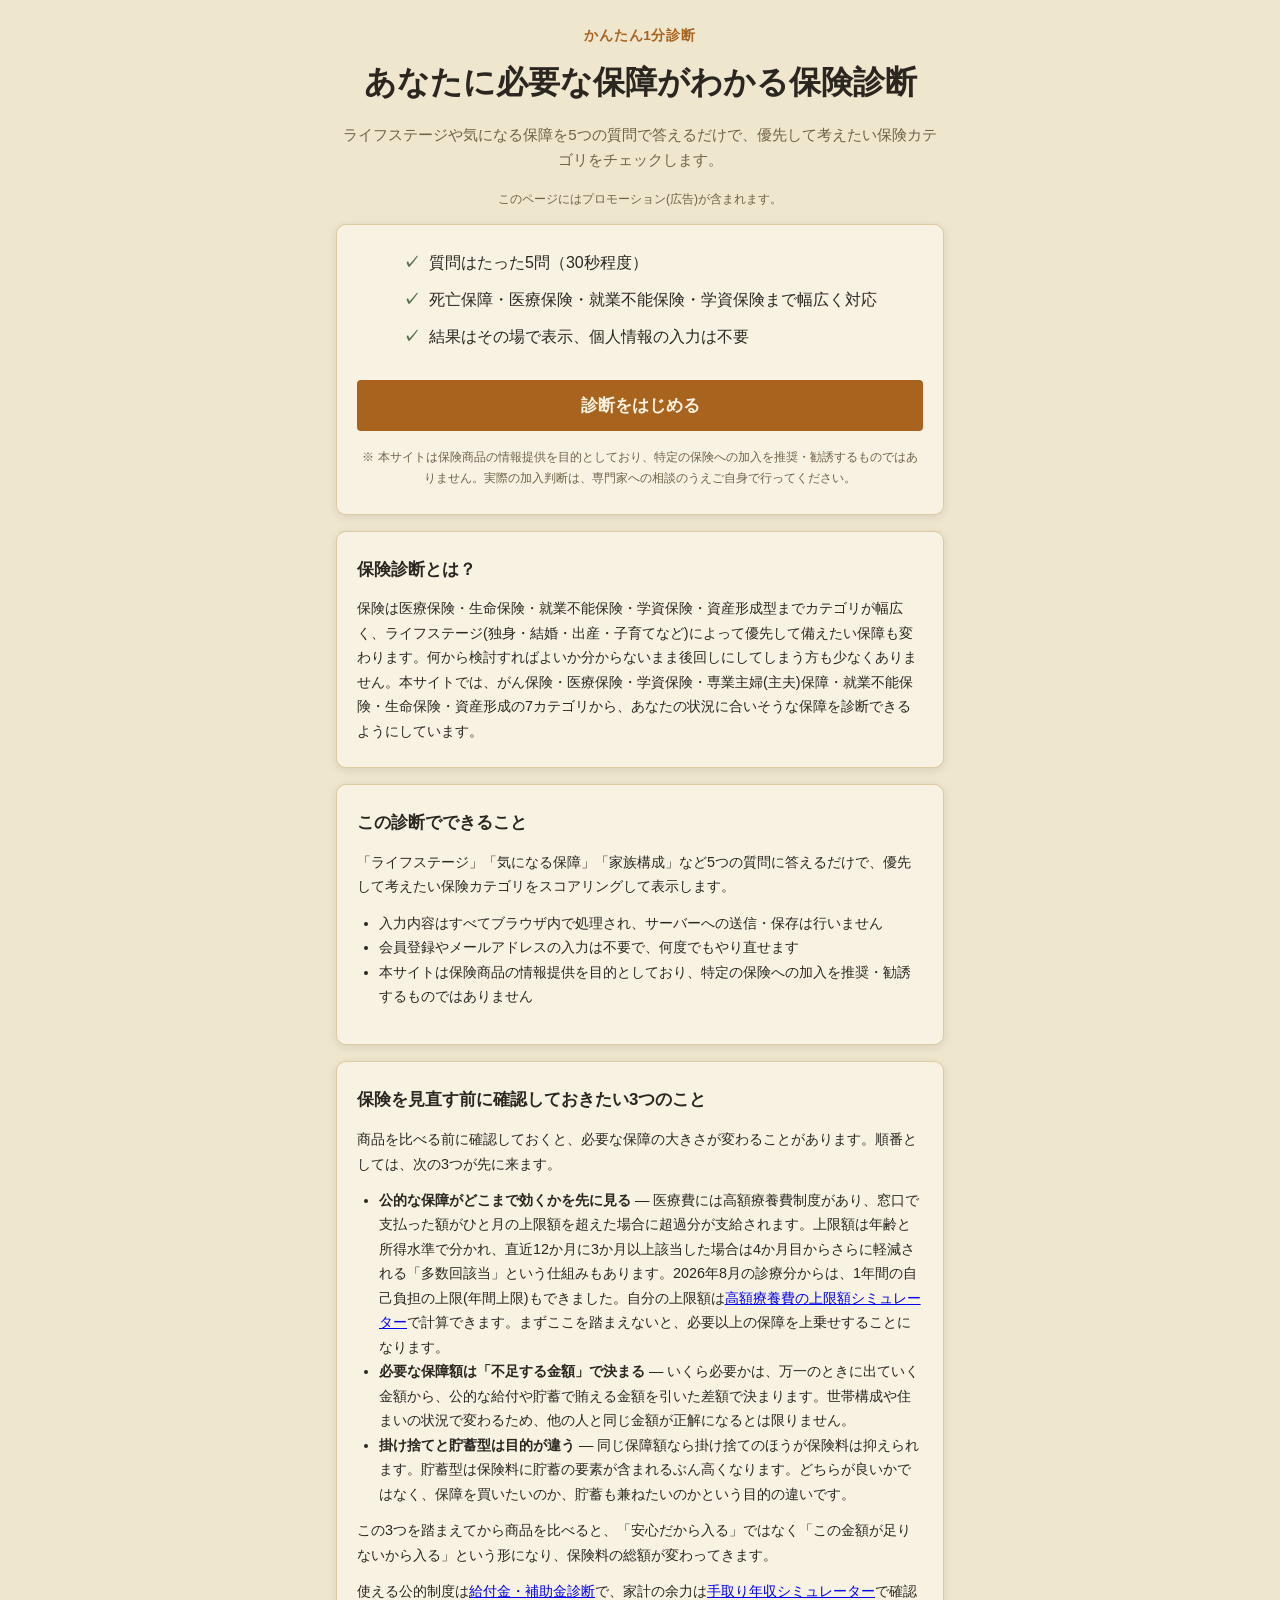
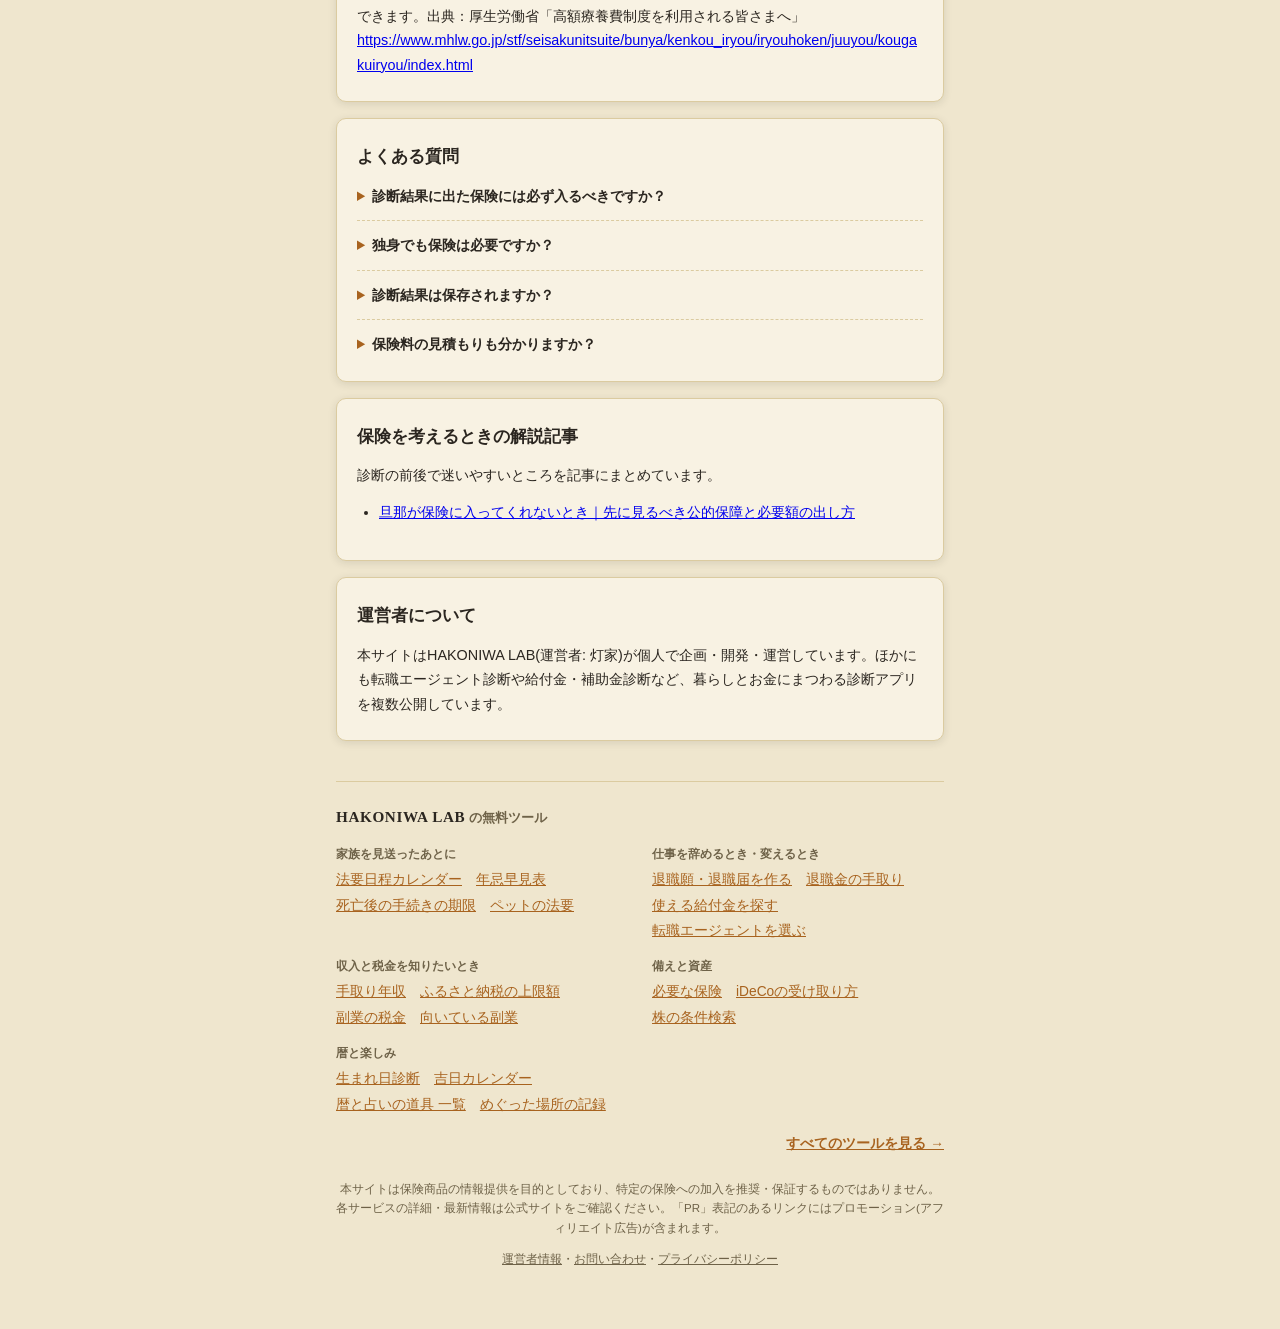
==== commit a9bdb219: "全ページのツール一覧に「暦と占いの道具 一覧」を追加 Co-Authored-By: Claude Opus 5.5 <noreply@anthropic.com>" ====
--- a/index.html
+++ b/index.html
@@ -214,6 +214,7 @@
         <ul class="site-nav__links">
           <li><a href="../birthday-fortune/">生まれ日診断</a></li>
           <li><a href="../birthday-fortune/calendar/">吉日カレンダー</a></li>
+          <li><a href="../birthday-fortune/tools/">暦と占いの道具 一覧</a></li>
           <li><a href="../meguri-log/">めぐった場所の記録</a></li>
         </ul>
       </div>
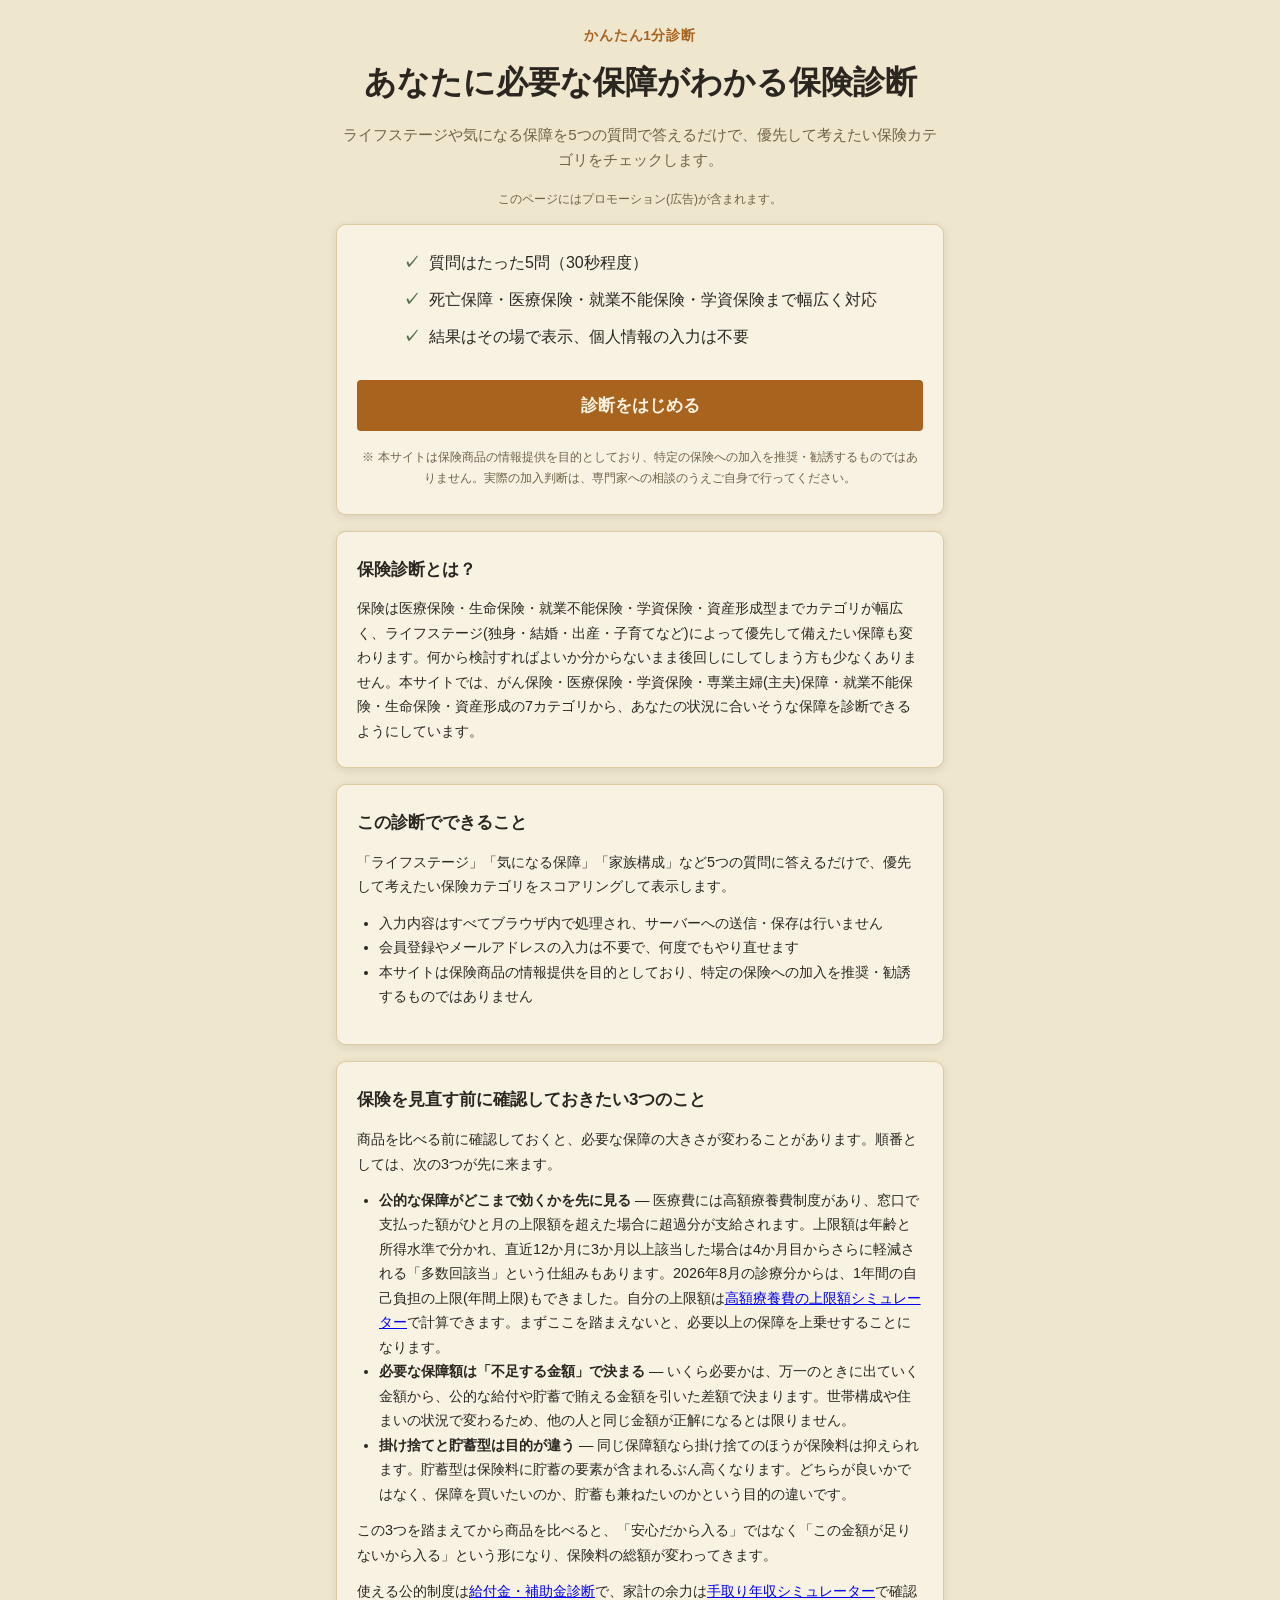
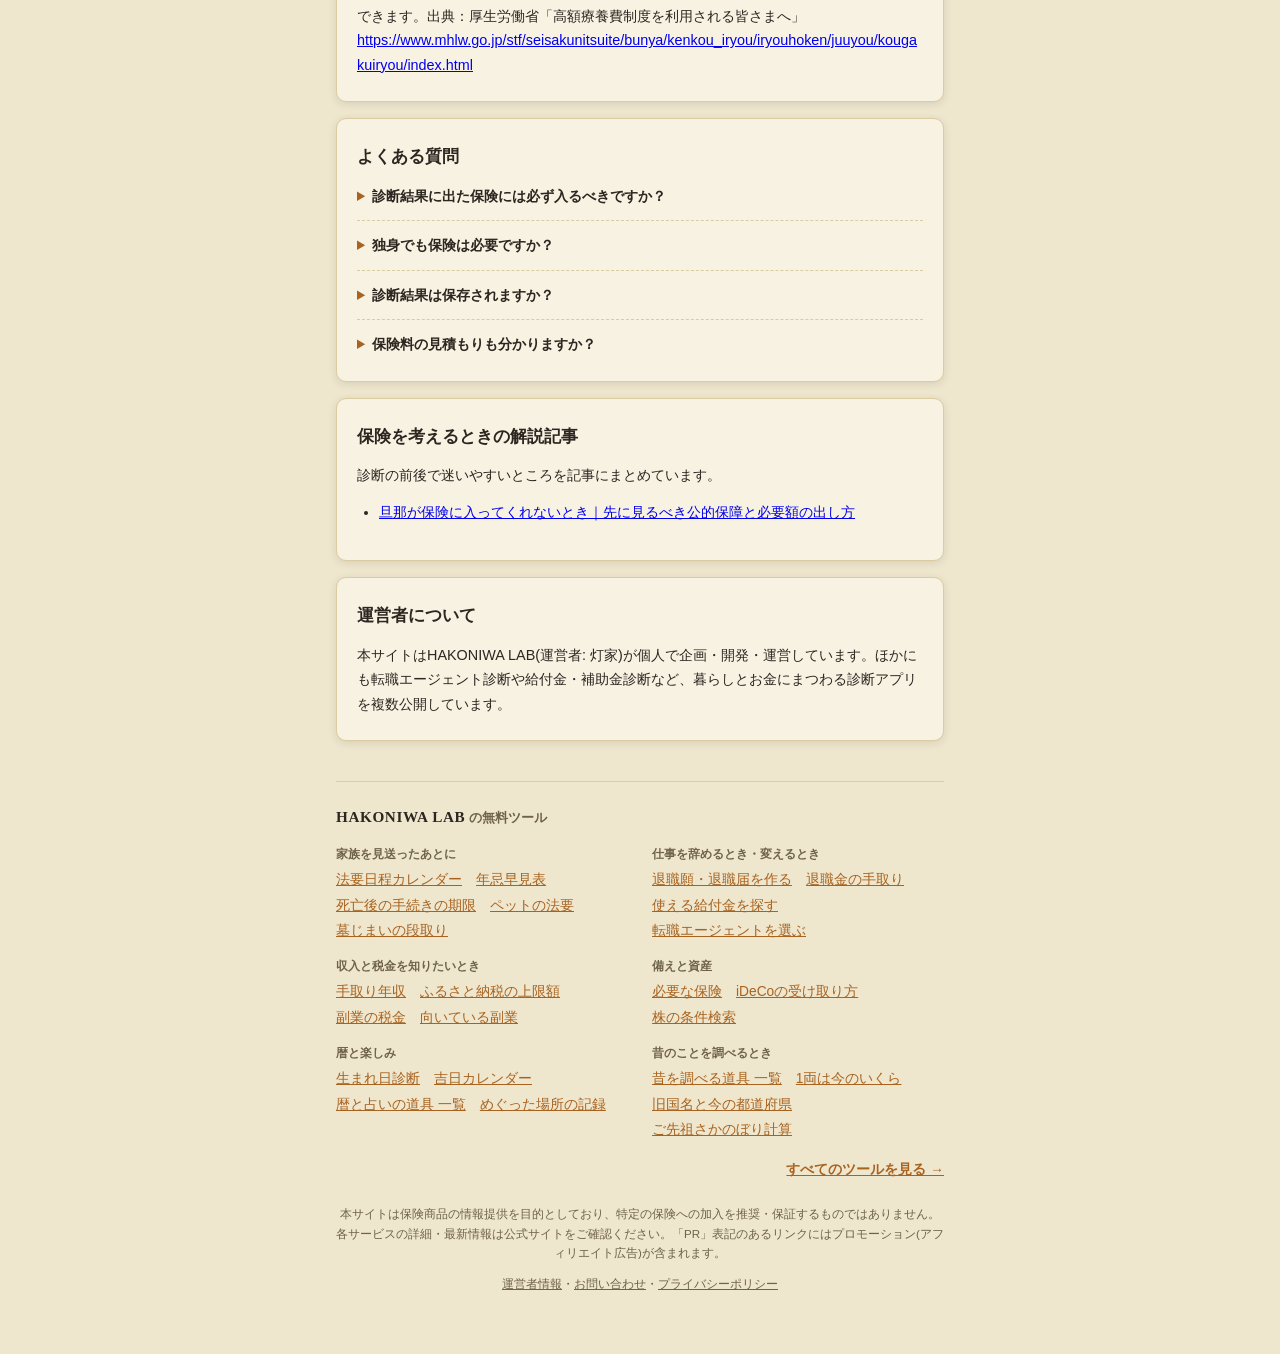
==== commit 705791de: "全ページのツール一覧に「昔のことを調べるとき」（昔を調べる道具 一覧・1両・旧国名・ご先祖）と「墓じまいの段取り」を追加 site-nav/site-nav.html を更新して site_nav.p" ====
--- a/index.html
+++ b/index.html
@@ -181,6 +181,7 @@
           <li><a href="../houyou-calendar/hayami/">年忌早見表</a></li>
           <li><a href="../houyou-calendar/tetsuzuki/">死亡後の手続きの期限</a></li>
           <li><a href="../houyou-calendar/pet/">ペットの法要</a></li>
+          <li><a href="../houyou-calendar/hakajimai/">墓じまいの段取り</a></li>
         </ul>
       </div>
       <div>
@@ -216,6 +217,15 @@
           <li><a href="../birthday-fortune/calendar/">吉日カレンダー</a></li>
           <li><a href="../birthday-fortune/tools/">暦と占いの道具 一覧</a></li>
           <li><a href="../meguri-log/">めぐった場所の記録</a></li>
+        </ul>
+      </div>
+      <div>
+        <p class="site-nav__label">昔のことを調べるとき</p>
+        <ul class="site-nav__links">
+          <li><a href="../mukashi/">昔を調べる道具 一覧</a></li>
+          <li><a href="../mukashi/ryou/">1両は今のいくら</a></li>
+          <li><a href="../mukashi/kokumei/">旧国名と今の都道府県</a></li>
+          <li><a href="../mukashi/senzo/">ご先祖さかのぼり計算</a></li>
         </ul>
       </div>
     </div>
